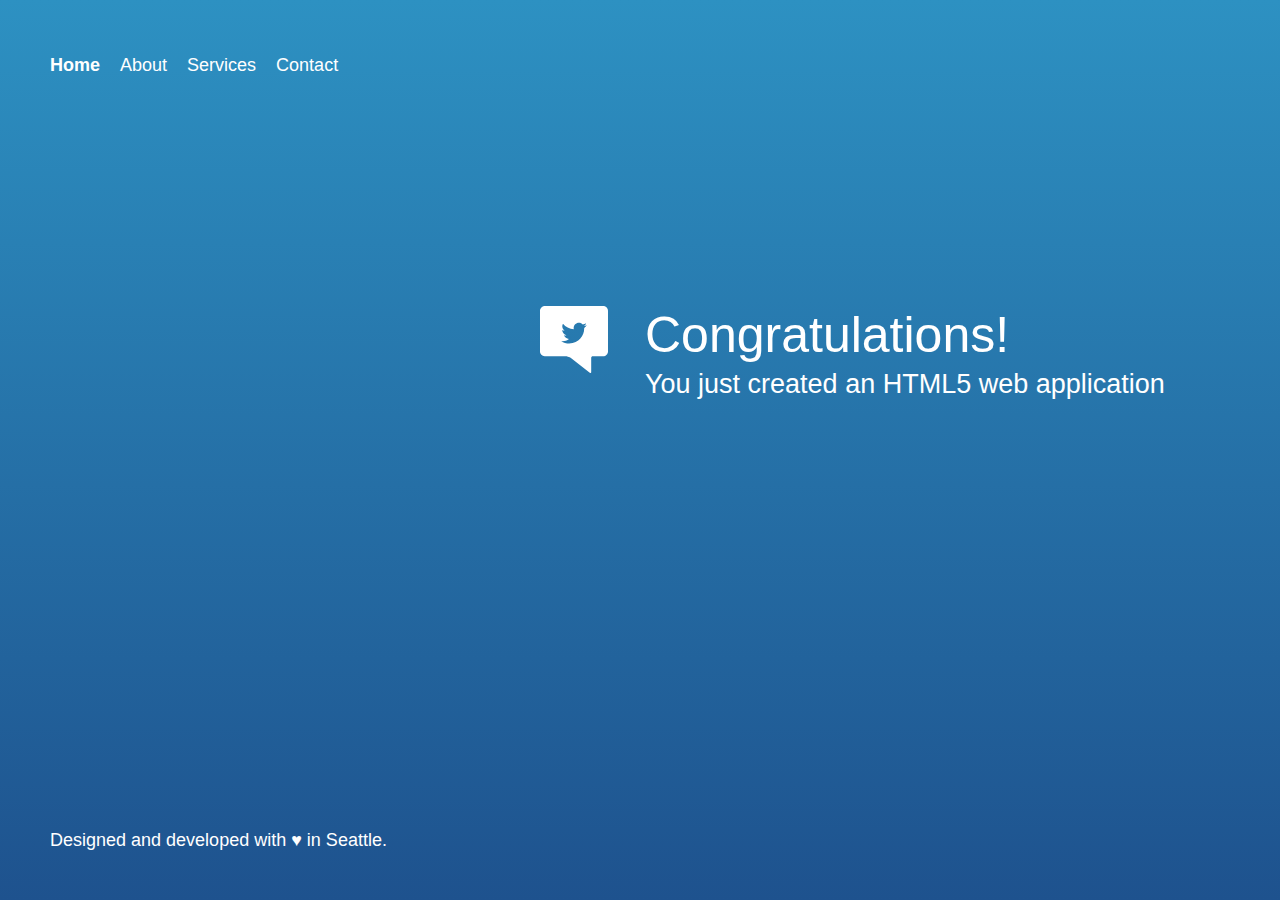
==== webpage/index.html @ eeec4c41 "Initial commit made by AWS during repository creation." ====
<!DOCTYPE html>
<html lang="en">

<head>
    <meta charset="utf-8">
    <title>Example app</title>
    <meta name="description" content="" />
    <link href="css/styles.css" rel="stylesheet">
    <link href="css/gradients.css" rel="stylesheet">
</head>

<body class="">
    <div class="wrapper">
        <div class="graphics">
            <div class="tower">
                <svg version="1.1" id="Layer_1" xmlns="https://www.w3.org/2000/svg" xmlns:xlink="https://www.w3.org/1999/xlink" x="0px" y="0px"
                     viewBox="-11 170 1000 429" enable-background="new -11 170 1000 429" xml:space="preserve">
                    <path class="path" fill="none" stroke="#FFFFFF" stroke-width="2" stroke-miterlimit="10" d="M989,595H712v-35c0,0,4.5-1.8,8-3
                                                                                                  c5.2-1.8,12.5,5.3,22-4c3.4-3.4-0.9-7.8-0.4-10.1c0.7-3.1,4.4-6.8,1.6-11.4c-2.6-4.2-6.9-3.6-8.2-5.5c-1.7-2.3-2.2-6.3-7-9
                                                                                                  c-5.6-3.1-9.9,0.2-13-1c-2.5-0.9-2.3-5-9-5c-4.8,0-7.2,4.8-10,5c-2.3,0.2-4.9-4.5-10-2c-5.5,2.8-4,7.3-6,9c-1.4,1.2-3.1,3.2-6,4.2
                                                                                                  c-2.6,0.9-4.9,3-4,8.8c0.6,3.7,6.8,4.1,7.5,6c1,2.9-6.4,6.2-2.5,12c3,4.5,9,1.6,12,1c1.9-0.4,7.1-0.7,8,0c3.4,2.5,9,5,9,5v35
                                                                                                  l-506-1.5L182.3,444l0.3-0.8v-69.6l-0.2-0.2l12.3-72.3c10.9-2.6,16.5-6.5,16.5-6.5l-5.2-2.9l1.1-5.8l15-3.3l-10.1-3.9l1.2-4.6
                                                                                                  c-15.8-8.3-32.2-11-32.2-11v-3.6l4.1-6.5h-4.9v-4.4h-8.3V244h-1.2l-1.7-31.2l-1-1.3l-1,1.3l-1.7,31.2h-1.2v4.8h-8.3v4.4h-4.9
                                                                                                  l4.1,6.5v3.6c0,0-16.5,2.7-32.2,11l1.2,4.6l-10.1,3.9l15,3.3l1.1,5.8l-5.1,2.9c0,0,5.5,3.9,16.4,6.5l12.3,72.4l-0.1,0.1v69.6
                                                                                                  l0.3,0.8l-14.6,149.4h-1.2H-11"/>
                    <path class="path" fill="none" stroke="#FFFFFF" stroke-width="2" stroke-miterlimit="10" d="M8,393.7c0-13.5,12.1-10.8,15.6-14.7
                                                                                                  c2.8-3.2-1-8.8,9-13.9c7.9-4.1,9.7,1,13.1,0.8c4.5-0.3,3.3-6.7,14.7-6.6c12.7,0.2,11.2,8.4,14.7,10.6c3,1.9,7.9-2.1,13.9,4.1
                                                                                                  c3.8,4,1.3,7.4,2.5,9.8c2.2,4.4,14.7,0.9,14.7,13.9c0,12.2-13.5,8.3-17.2,10.6c-3.6,2.3-4.4,9.3-13.1,11.5c-8,2-9.5-4-13.9-4.1
                                                                                                  c-5-0.1-5.5,8.6-18.8,6.6c-12.3-1.9-12.3-9.1-16.4-12.3C21.9,406.3,8,408.6,8,393.7z"/>
                    <path class="path" fill="none" stroke="#FFFFFF" stroke-width="2" stroke-miterlimit="10" d="M325.1,313.9c-3.9,3-3.9,10-15.7,11.8
                                                                                                  c-12.8,2-13.3-6.4-18-6.3c-4.3,0.1-5.7,5.8-13.3,3.9c-8.4-2.1-9.1-8.8-12.5-11c-3.6-2.3-16.5,1.5-16.5-10.2c0-12.4,12-9.1,14.1-13.3
                                                                                                  c1.1-2.3-1.3-5.6,2.4-9.4c5.8-6,10.4-2.1,13.3-3.9c3.4-2.1,2-10,14.1-10.2c11-0.2,9.9,6,14.1,6.3c3.3,0.2,5-4.7,12.5-0.8
                                                                                                  c9.6,4.9,6,10.3,8.6,13.3c3.3,3.7,14.9,1.2,14.9,14.1C343.1,312.5,329.8,310.3,325.1,313.9z"/>
                    <path class="path" fill="none" stroke="#FFFFFF" stroke-width="2" stroke-miterlimit="10" d="M18.4,229.5c0-13.5,12.1-10.8,15.6-14.7
                                                                                                  c2.8-3.2-1-8.8,9-13.9c7.9-4.1,9.7,1,13.1,0.8c4.5-0.3,3.3-6.7,14.7-6.6c12.7,0.2,11.2,8.4,14.7,10.6c3,1.9,7.9-2.1,13.9,4.1
                                                                                                  c3.8,4,1.3,7.4,2.5,9.8c2.2,4.4,14.7,0.9,14.7,13.9c0,12.2-13.5,8.3-17.2,10.6c-3.6,2.3-4.4,9.3-13.1,11.5c-8,2-9.5-4-13.9-4.1
                                                                                                  c-5-0.1-5.5,8.6-18.8,6.6c-12.3-1.9-12.3-9.1-16.4-12.3C32.2,242.1,18.4,244.4,18.4,229.5z"/>
                    <path class="path" fill="none" stroke="#FFFFFF" stroke-width="2" stroke-miterlimit="10" d="M215.8,398.8c0-13.5,12.1-10.8,15.6-14.7
                                                                                                  c2.8-3.2-1-8.8,9-13.9c7.9-4.1,9.7,1,13.1,0.8c4.5-0.3,3.3-6.7,14.7-6.6c12.7,0.2,11.2,8.4,14.7,10.6c3,1.9,7.9-2.1,13.9,4.1
                                                                                                  c3.8,4,1.3,7.4,2.5,9.8c2.2,4.4,14.7,0.9,14.7,13.9c0,12.2-13.5,8.3-17.2,10.6c-3.6,2.3-4.4,9.3-13.1,11.5c-8,2-9.5-4-13.9-4.1
                                                                                                  c-5-0.1-5.5,8.6-18.8,6.6c-12.3-1.9-12.3-9.1-16.4-12.3C229.7,411.3,215.8,413.6,215.8,398.8z"/>
                </svg>

            </div>
        </div>

        <header>
            <nav class="website-nav">
                <ul>
                    <li><a class="home-link" href="https://aws.amazon.com/">Home</a></li>
                    <li><a href="https://aws.amazon.com/what-is-cloud-computing/">About</a></li>
                    <li><a href="https://aws.amazon.com/solutions/">Services</a></li>
                    <li><a href="https://aws.amazon.com/contact-us/">Contact</a></li>
                </ul>
            </nav>
        </header>

        <div class="message">
            <a class="twitter-link" href="https://twitter.com/home/?status=I%20created%20a%20project%20with%20AWS%20CodeStar!%20%23AWS%20%23AWSCodeStar%20https%3A%2F%2Faws.amazon.com%2Fcodestar"><img src="img/tweet.svg" /></a>
            <div class="text">
                <h1>Congratulations!</h1>
                <h2>You just created an HTML5 web application</h2>
            </div>
        </div>
    </div>

    <footer>
        <p class="footer-contents">Designed and developed with
            <a href="https://aws.amazon.com/careers/devtools-jobs/">♥</a> in Seattle.
        </p>
    </footer>

    <script src="js/set-background.js"></script>
</body>

</html>
---- webpage/css/styles.css ----
* {
  margin: 0;
}

html, body {
  height: 100%;
}

html {
  margin: 0;
  padding: 0;
  font-family: "Helvetica Neue", Roboto, Arial, sans-serif;
  font-size: 62.5%;
  color: white;
  background: linear-gradient(to bottom, #2473ab 0%,#1e528e 70%,#5b7983 100%);
}

body {
  font-size: 1.8rem;
}

h1, h2, h3 {
  font-weight: normal;
}

h1 {
  font-size: 3.5rem;
  margin-bottom: 0.5rem;
}

a {
  color: white;
  text-decoration: none;
}

.wrapper {
  min-height: 100%;
  height: auto !important;
  height: 100%;
  margin: 0 auto -7rem;
  position: relative;
}

footer, .push {
  height: 7rem;
}

footer .footer-contents {
  padding: 0 5rem;
  position: relative;
}

.website-nav {
  position: relative;
  padding: 5rem;
}

.website-nav ul {
  list-style: none;
  margin: 0;
  padding: 0;
}

.website-nav ul li {
  float: left;
  padding: 0.5rem 2rem 0.5rem 0;
  line-height: 21px;
}

.website-nav ul li a {
  color: white;
  text-decoration: none;
}

.home-link {
  font-weight: bold;
}

.message {
  position: relative;
  padding: 0 5rem;
  margin-bottom: 3rem;
  width: auto;
}

.message .twitter-link {
  float: left;
  margin-right: 20px;
}

.message .twitter-link img {
  width: 40px;
  height: 40px;
}

.message .text {
  float: left;
}

.message:after, .website-nav:after {
  content: " ";
  display: table;
  clear: both;
}

.graphics {
  display: none;
  position: absolute;
  bottom: 0;
  left: 0;
  margin-bottom: 0;
}

.graphics .tower svg {
  width: calc(100vw);
  height: calc(90vh);
}

.graphics .cloud {
  top: 30rem;
  position: relative;
}

.page-content {
  padding: 1rem 5rem;
}

.page-content p {
  margin-bottom: 1rem;
}

.path {
  stroke-dasharray: 4000;
  stroke-dashoffset: 4000;
  animation: dash 5s linear forwards;
}

@keyframes dash {
  to {
    stroke-dashoffset: 0;
  }
}

@media (min-height: 500px) and (min-width: 700px) {
  .message {
    padding: 0;
    width: 50%;
    left: calc(50vw - 5rem);
    top: calc(15vh - 5rem);
  }

  .message .text {
    padding-right: 0rem;
  }

  .graphics {
    display: block;
    margin-bottom: 6rem;
  }

  .message .twitter-link img {
    width: 70%;
    height: 70%;
  }

  .page-content {
    padding: 3rem 5rem;
  }

}

@media (min-height: 500px) and (min-width: 1240px) {
  .message {
    left: calc(50vw - 10rem);
    top: calc(25vh - 5rem);
  }

  h1 {
    font-size: 5rem;
  }

  .message .twitter-link img {
    width: 80%;
    height: 80%;
  }
}

@media (min-aspect-ratio: 11/5)  {
  .graphics {
    display: none;
  }
}
---- webpage/css/gradients.css ----
.heaven-0 { background: #00000c; }
.heaven-1 { background: linear-gradient(to bottom, #020111 85%, #191621 100%); }
.heaven-2 { background: linear-gradient(to bottom, #020111 60%, #20202c 100%); }
.heaven-3 { background: linear-gradient(to bottom, #020111 10%, #3a3a52 100%); }
.heaven-4 { background: linear-gradient(to bottom, #20202c 0%, #515175 100%); }
.heaven-5 { background: linear-gradient(to bottom, #40405c 0%, #6f71aa 80%, #8a76ab 100%); }
.heaven-6 { background: linear-gradient(to bottom, #4a4969 0%, #7072ab 50%, #cd82a0 100%); }
.heaven-7 { background: linear-gradient(to bottom, #757abf 0%, #8583be 60%, #eab0d1 100%); }
.heaven-8 { background: linear-gradient(to bottom, #82addb 0%, #ebb2b1 100%); }
.heaven-9 { background: linear-gradient(to bottom, #94c5f8 1%, #a6e6ff 70%, #b1b5ea 100%); }
.heaven-10 { background: linear-gradient(to bottom, #b7eaff 0%, #94dfff 100%); }
.heaven-11 { background: linear-gradient(to bottom, #9be2fe 0%, #67d1fb 100%); }
.heaven-12 { background: linear-gradient(to bottom, #90dffe 0%, #38a3d1 100%); }
.heaven-13 { background: linear-gradient(to bottom, #57c1eb 0%, #246fa8 100%); }
.heaven-14 { background: linear-gradient(to bottom, #2d91c2 0%, #1e528e 100%); }
.heaven-15 { background: linear-gradient(to bottom, #2473ab 0%, #1e528e 70%, #5b7983 100%); }
.heaven-16 { background: linear-gradient(to bottom, #1e528e 0%, #265889 50%, #9da671 100%); }
.heaven-17 { background: linear-gradient(to bottom, #1e528e 0%, #728a7c 50%, #e9ce5d 100%); }
.heaven-18 { background: linear-gradient(to bottom, #154277 0%, #576e71 30%, #e1c45e 70%, #b26339 100%); }
.heaven-19 { background: linear-gradient(to bottom, #163c52 0%, #4f4f47 30%, #c5752d 60%, #b7490f 80%, #2f1107 100%); }
.heaven-20 { background: linear-gradient(to bottom, #071b26 0%, #071b26 30%, #8a3b12 80%, #240e03 100%); }
.heaven-21 { background: linear-gradient(to bottom, #010a10 30%, #59230b 80%, #2f1107 100%); }
.heaven-22 { background: linear-gradient(to bottom, #090401 50%, #4B1d06 100%); }
.heaven-23 { background: linear-gradient(to bottom, #00000c 80%, #150800 100%); }
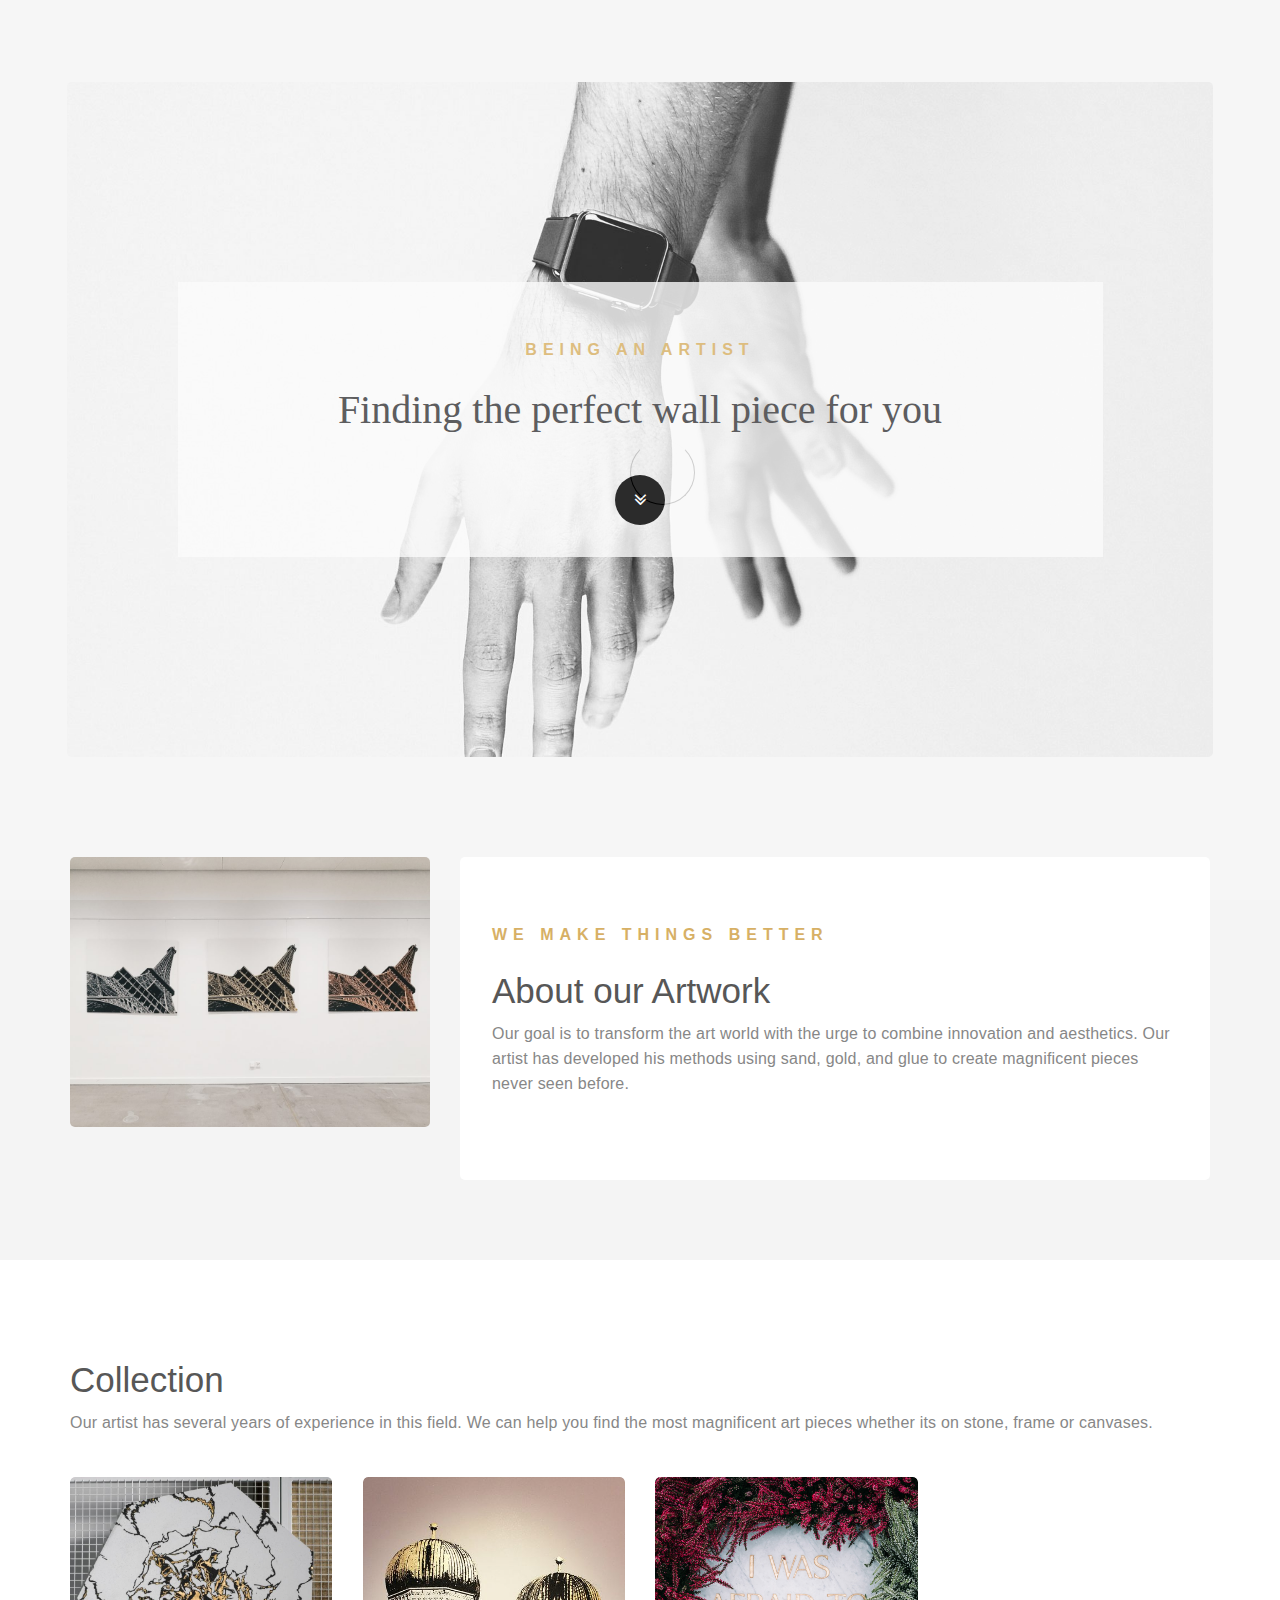
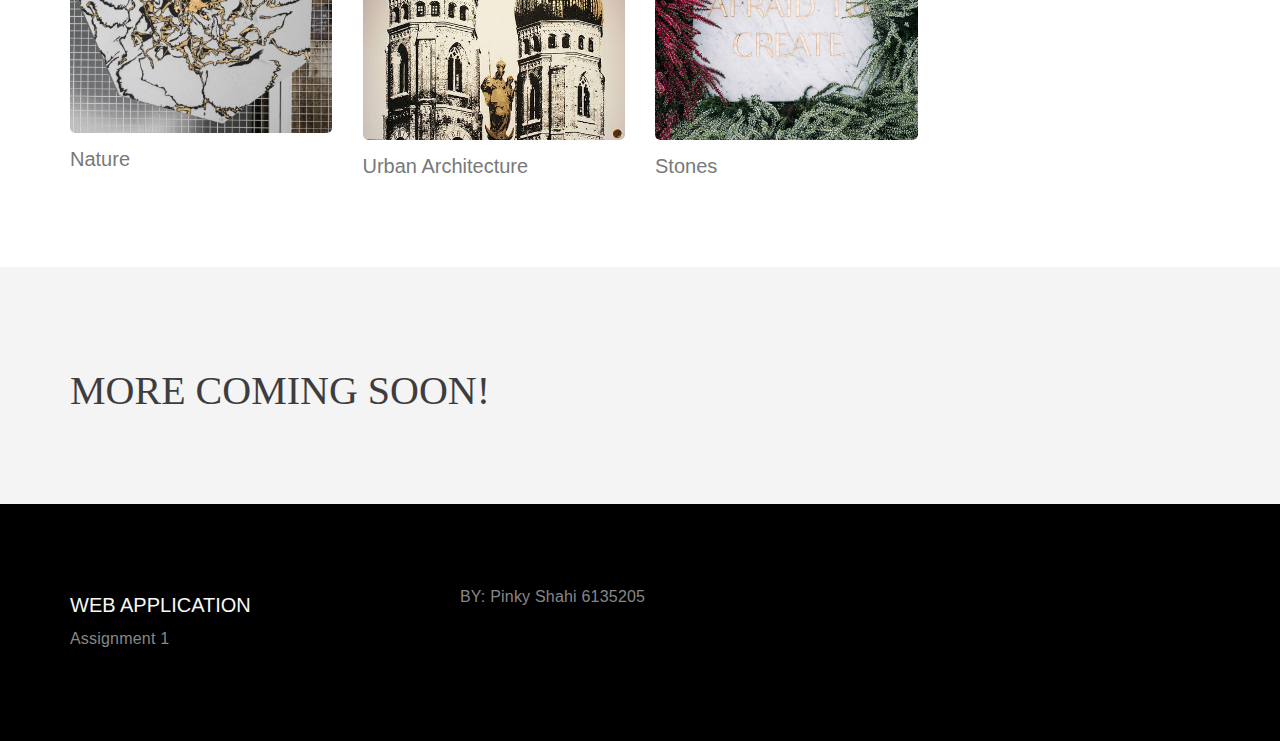
==== commit 2bd2fd77: "Changed files in webpage dir" ====
--- a/webpage/index.html
+++ b/webpage/index.html
@@ -1,76 +1,157 @@
 <!DOCTYPE html>
 <html lang="en">
+<head>
 
-<head>
-    <meta charset="utf-8">
-    <title>Example app</title>
-    <meta name="description" content="" />
-    <link href="css/styles.css" rel="stylesheet">
-    <link href="css/gradients.css" rel="stylesheet">
+<meta charset="UTF-8">
+
+<title>Main</title>
+
+<meta http-equiv="X-UA-Compatible" content="IE=Edge">
+<meta name="description" content="">
+<meta name="keywords" content="">
+<meta name="author" content="main">
+<meta name="viewport" content="width=device-width, initial-scale=1, maximum-scale=1">
+
+<link rel="stylesheet" href="css/bootstrap.min.css">
+<link rel="stylesheet" href="css/font-awesome.min.css">
+
+<!-- Main css -->
+<link rel="stylesheet" href="css/main.css">
+
 </head>
+<body data-spy="scroll" data-target=".navbar-collapse" data-offset="50">
 
-<body class="">
-    <div class="wrapper">
-        <div class="graphics">
-            <div class="tower">
-                <svg version="1.1" id="Layer_1" xmlns="https://www.w3.org/2000/svg" xmlns:xlink="https://www.w3.org/1999/xlink" x="0px" y="0px"
-                     viewBox="-11 170 1000 429" enable-background="new -11 170 1000 429" xml:space="preserve">
-                    <path class="path" fill="none" stroke="#FFFFFF" stroke-width="2" stroke-miterlimit="10" d="M989,595H712v-35c0,0,4.5-1.8,8-3
-                                                                                                  c5.2-1.8,12.5,5.3,22-4c3.4-3.4-0.9-7.8-0.4-10.1c0.7-3.1,4.4-6.8,1.6-11.4c-2.6-4.2-6.9-3.6-8.2-5.5c-1.7-2.3-2.2-6.3-7-9
-                                                                                                  c-5.6-3.1-9.9,0.2-13-1c-2.5-0.9-2.3-5-9-5c-4.8,0-7.2,4.8-10,5c-2.3,0.2-4.9-4.5-10-2c-5.5,2.8-4,7.3-6,9c-1.4,1.2-3.1,3.2-6,4.2
-                                                                                                  c-2.6,0.9-4.9,3-4,8.8c0.6,3.7,6.8,4.1,7.5,6c1,2.9-6.4,6.2-2.5,12c3,4.5,9,1.6,12,1c1.9-0.4,7.1-0.7,8,0c3.4,2.5,9,5,9,5v35
-                                                                                                  l-506-1.5L182.3,444l0.3-0.8v-69.6l-0.2-0.2l12.3-72.3c10.9-2.6,16.5-6.5,16.5-6.5l-5.2-2.9l1.1-5.8l15-3.3l-10.1-3.9l1.2-4.6
-                                                                                                  c-15.8-8.3-32.2-11-32.2-11v-3.6l4.1-6.5h-4.9v-4.4h-8.3V244h-1.2l-1.7-31.2l-1-1.3l-1,1.3l-1.7,31.2h-1.2v4.8h-8.3v4.4h-4.9
-                                                                                                  l4.1,6.5v3.6c0,0-16.5,2.7-32.2,11l1.2,4.6l-10.1,3.9l15,3.3l1.1,5.8l-5.1,2.9c0,0,5.5,3.9,16.4,6.5l12.3,72.4l-0.1,0.1v69.6
-                                                                                                  l0.3,0.8l-14.6,149.4h-1.2H-11"/>
-                    <path class="path" fill="none" stroke="#FFFFFF" stroke-width="2" stroke-miterlimit="10" d="M8,393.7c0-13.5,12.1-10.8,15.6-14.7
-                                                                                                  c2.8-3.2-1-8.8,9-13.9c7.9-4.1,9.7,1,13.1,0.8c4.5-0.3,3.3-6.7,14.7-6.6c12.7,0.2,11.2,8.4,14.7,10.6c3,1.9,7.9-2.1,13.9,4.1
-                                                                                                  c3.8,4,1.3,7.4,2.5,9.8c2.2,4.4,14.7,0.9,14.7,13.9c0,12.2-13.5,8.3-17.2,10.6c-3.6,2.3-4.4,9.3-13.1,11.5c-8,2-9.5-4-13.9-4.1
-                                                                                                  c-5-0.1-5.5,8.6-18.8,6.6c-12.3-1.9-12.3-9.1-16.4-12.3C21.9,406.3,8,408.6,8,393.7z"/>
-                    <path class="path" fill="none" stroke="#FFFFFF" stroke-width="2" stroke-miterlimit="10" d="M325.1,313.9c-3.9,3-3.9,10-15.7,11.8
-                                                                                                  c-12.8,2-13.3-6.4-18-6.3c-4.3,0.1-5.7,5.8-13.3,3.9c-8.4-2.1-9.1-8.8-12.5-11c-3.6-2.3-16.5,1.5-16.5-10.2c0-12.4,12-9.1,14.1-13.3
-                                                                                                  c1.1-2.3-1.3-5.6,2.4-9.4c5.8-6,10.4-2.1,13.3-3.9c3.4-2.1,2-10,14.1-10.2c11-0.2,9.9,6,14.1,6.3c3.3,0.2,5-4.7,12.5-0.8
-                                                                                                  c9.6,4.9,6,10.3,8.6,13.3c3.3,3.7,14.9,1.2,14.9,14.1C343.1,312.5,329.8,310.3,325.1,313.9z"/>
-                    <path class="path" fill="none" stroke="#FFFFFF" stroke-width="2" stroke-miterlimit="10" d="M18.4,229.5c0-13.5,12.1-10.8,15.6-14.7
-                                                                                                  c2.8-3.2-1-8.8,9-13.9c7.9-4.1,9.7,1,13.1,0.8c4.5-0.3,3.3-6.7,14.7-6.6c12.7,0.2,11.2,8.4,14.7,10.6c3,1.9,7.9-2.1,13.9,4.1
-                                                                                                  c3.8,4,1.3,7.4,2.5,9.8c2.2,4.4,14.7,0.9,14.7,13.9c0,12.2-13.5,8.3-17.2,10.6c-3.6,2.3-4.4,9.3-13.1,11.5c-8,2-9.5-4-13.9-4.1
-                                                                                                  c-5-0.1-5.5,8.6-18.8,6.6c-12.3-1.9-12.3-9.1-16.4-12.3C32.2,242.1,18.4,244.4,18.4,229.5z"/>
-                    <path class="path" fill="none" stroke="#FFFFFF" stroke-width="2" stroke-miterlimit="10" d="M215.8,398.8c0-13.5,12.1-10.8,15.6-14.7
-                                                                                                  c2.8-3.2-1-8.8,9-13.9c7.9-4.1,9.7,1,13.1,0.8c4.5-0.3,3.3-6.7,14.7-6.6c12.7,0.2,11.2,8.4,14.7,10.6c3,1.9,7.9-2.1,13.9,4.1
-                                                                                                  c3.8,4,1.3,7.4,2.5,9.8c2.2,4.4,14.7,0.9,14.7,13.9c0,12.2-13.5,8.3-17.2,10.6c-3.6,2.3-4.4,9.3-13.1,11.5c-8,2-9.5-4-13.9-4.1
-                                                                                                  c-5-0.1-5.5,8.6-18.8,6.6c-12.3-1.9-12.3-9.1-16.4-12.3C229.7,411.3,215.8,413.6,215.8,398.8z"/>
-                </svg>
+<!-- PRE LOADER -->
+<div class="preloader">
+     <div class="spinner">
+          <span class="spinner-rotate"></span>
+     </div>
+</div> 
 
-            </div>
-        </div>
+<!-- HOME SECTION -->
+<div class="container">
+     <div class="row">
+          <section id="home" class="parallax-section">
 
-        <header>
-            <nav class="website-nav">
-                <ul>
-                    <li><a class="home-link" href="https://aws.amazon.com/">Home</a></li>
-                    <li><a href="https://aws.amazon.com/what-is-cloud-computing/">About</a></li>
-                    <li><a href="https://aws.amazon.com/solutions/">Services</a></li>
-                    <li><a href="https://aws.amazon.com/contact-us/">Contact</a></li>
-                </ul>
-            </nav>
-        </header>
+               <div class="col-md-offset-1 col-md-10 col-sm-12">
+                    <div class="home-wrapper">
+                         <h3>Being an artist</h3>
+                         <h1>Finding the perfect wall piece for you </h1>
+                         <a href="#about" class="arrow-btn"><i class="fa fa-angle-double-down"></i></a>
+                    </div>
+               </div>
+          </section>
+     </div>
+</div>
 
-        <div class="message">
-            <a class="twitter-link" href="https://twitter.com/home/?status=I%20created%20a%20project%20with%20AWS%20CodeStar!%20%23AWS%20%23AWSCodeStar%20https%3A%2F%2Faws.amazon.com%2Fcodestar"><img src="img/tweet.svg" /></a>
-            <div class="text">
-                <h1>Congratulations!</h1>
-                <h2>You just created an HTML5 web application</h2>
-            </div>
-        </div>
-    </div>
 
-    <footer>
-        <p class="footer-contents">Designed and developed with
-            <a href="https://aws.amazon.com/careers/devtools-jobs/">♥</a> in Seattle.
-        </p>
-    </footer>
+<!-- ABOUT SECTION -->
+<section id="about" class="parallax-section">
+     <div class="container">
+          <div class="row">
 
-    <script src="js/set-background.js"></script>
+               <div class="col-md-4 col-sm-8">
+                    <img src="images/about-image.jpg" class="img-responsive" alt="about image">
+               </div>
+
+               <div class="col-md-8 col-sm-12">
+                    <div class="about-thumb">
+                         <div class="section-title">
+                              <h3>we make things better</h3>
+                              <h2>About our Artwork</h2>
+                              <p>Our goal is to transform the art world with the urge to combine innovation and aesthetics. Our artist has developed his methods using sand, gold, and glue to create magnificent pieces never seen before. </p>
+                         </div>
+                    </div>
+               </div>
+
+          </div>
+     </div>
+</section>
+
+
+<!-- WORK SECTION -->
+<section id="work" class="parallax-section">
+     <div class="container">
+          <div class="row">
+
+               <div class="col-md-12 col-sm-12">
+                    <!-- SECTION TITLE -->
+                    <div class="section-title">
+                         <h2>Collection</h2>
+                         <p>Our artist has several years of experience in this field. We can help you find the most magnificent art pieces whether its on stone, frame or canvases.</p>
+                    </div>
+               </div>
+
+               <div class="col-md-3 col-sm-6 ">
+                    <!-- WORK THUMB -->
+                    <div class="work-thumb">
+                         <a href="nature.html">
+                              <img src="images/work-1.jpg" class="img-responsive" alt="Nature Art">
+                         </a>
+                    </div>
+                    <h4>Nature</h4>
+               </div>
+
+               <div class="col-md-3 col-sm-6">
+                    <!-- WORK THUMB -->
+                    <div class="work-thumb">
+                         <a href="arch.html">
+                              <img src="images/work-2.jpg" class="img-responsive" alt="Urban Architecture">
+                         </a>
+                    </div>
+                    <h4>Urban Architecture</h4>
+               </div>
+
+               <div class="col-md-3 col-sm-6">
+                    <!-- WORK THUMB -->
+                    <div class="work-thumb">
+                         <a href="stone.html">
+                              <img src="images/work-3.jpg" class="img-responsive" alt="Stone Art">
+                         </a>
+                    </div>
+                    <h4>Stones</h4>
+               </div>
+          </div>
+     </div>
+</section>
+
+
+<!-- MORE SECTION -->
+<section id="more" class="parallax-section">
+     <div class="container">
+          <div class="row">
+
+               <div class="col-md-12 col-sm-12">
+                    <!-- SECTION TITLE -->
+                    <h1>MORE COMING SOON!</h1>
+               </div>
+          </div>
+     </div>
+</section>
+
+
+<!-- FOOTER SECTION -->
+<footer id="footer" class="parallax-section">
+    <div class="container">
+        <div class="row">
+
+               <div class="col-md-4 col-sm-4">
+                    <h4>WEB APPLICATION</h4>
+                    <p>Assignment 1</p>
+               </div>
+
+               <div class="col-md-6 col-sm-6">
+                    <p class="copyright-text"> BY: Pinky Shahi 6135205</p>
+               </div>
+          </div>
+     </div>
+</footer>
+
+<!-- SCRIPTS -->
+<script src="js/jquery.js"></script>
+<script src="js/bootstrap.min.js"></script>
+<script src="js/jquery.parallax.js"></script>
+<script src="js/custom.js"></script>
+
 </body>
-
-</html>
+</html>--- a/webpage/css/main.css
+++ b/webpage/css/main.css
@@ -0,0 +1,312 @@
+body {
+    background: #f4f4f4;
+    font-family: 'Nunito Sans', sans-serif;
+    font-style: normal;
+    font-weight: 300;
+    overflow-x: hidden;
+}
+
+html, body {
+  width: 100%;
+  height: 100%;
+}
+
+
+
+/*---------------------------------------
+  Typorgraphy              
+-----------------------------------------*/
+
+h1,h2,h3,h4,h5,h6 {
+  font-style: normal;
+  font-weight: 300;
+  letter-spacing: 0px;
+}
+
+h1 {
+  color: #3d3d3f;
+  font-family: 'Playfair Display', serif;
+  font-size: 40px;
+  line-height: normal;
+}
+
+h2 {
+  color: #575757;
+  font-size: 35px;
+  line-height: normal;
+}
+
+h3 {
+  color: #d7b065;
+  font-size: 16px;
+  font-weight: bold;
+  line-height: 32px;
+  letter-spacing: 6px;
+  text-transform: uppercase;
+}
+
+h4 {
+  color: #797979;
+  font-size: 20px;
+  font-weight: 400;
+}
+
+p {
+  color: #878787;
+  font-size: 16px;
+  font-weight: 300;
+  line-height: 25px;
+  letter-spacing: 0.2px;
+}
+
+strong, span {
+  color: #878787;
+  font-weight: normal;
+}
+
+
+
+/*---------------------------------------
+  Buttons               
+-----------------------------------------*/
+
+.arrow-btn i {
+  background: #000000;
+  border-radius: 50%;
+  color: #ffffff;
+  font-size: 20px;
+  width: 50px;
+  height: 50px;
+  line-height: 50px;
+  text-align: center;
+  margin-top: 32px;
+  -webkit-transition: 0.5s;
+  transition: 0.5s;
+}
+
+.arrow-btn i:hover {
+  background: #d7b065;
+}
+
+/*---------------------------------------
+  General               
+-----------------------------------------*/
+
+html{
+  -webkit-font-smoothing: antialiased;
+}
+
+a {
+  color: #575757;
+  -webkit-transition: 0.5s;
+  transition: 0.5s;
+  text-decoration: none !important;
+}
+
+a:hover, a:active, a:focus {
+  color: #000000;
+  outline: none;
+}
+
+* {
+  -webkit-box-sizing: border-box;
+  box-sizing: border-box;
+}
+
+*:before,
+*:after {
+  -webkit-box-sizing: border-box;
+  box-sizing: border-box;
+}
+
+.section-title {
+  margin: 0;
+  padding-bottom: 32px;
+}
+
+
+.parallax-section {
+  background-attachment: fixed !important;
+  background-size: cover !important;
+}
+
+#about, #work,
+#more, footer {
+  position: relative;
+  padding-top: 80px;
+  padding-bottom: 80px;
+}
+
+
+/*---------------------------------------
+  Pre loader section              
+-----------------------------------------*/
+
+.preloader {
+  position: fixed;
+  top: 0;
+  left: 0;
+  width: 100%;
+  height: 100%;
+  z-index: 99999;
+  display: flex;
+  flex-flow: row nowrap;
+  justify-content: center;
+  align-items: center;
+  background: none repeat scroll 0 0 #ffffff;
+}
+
+.spinner {
+  border: 1px solid transparent;
+  border-radius: 5px;
+  position: relative;
+}
+
+.spinner:before {
+  content: '';
+  box-sizing: border-box;
+  position: absolute;
+  top: 50%;
+  left: 50%;
+  width: 65px;
+  height: 65px;
+  margin-top: -10px;
+  margin-left: -10px;
+  border-radius: 50%;
+  border: 1px solid #000000;
+  border-top-color: #f9f9f9;
+  animation: spinner .9s linear infinite;
+}
+
+@-webkit-@keyframes spinner {
+  to {transform: rotate(360deg);}
+}
+
+@keyframes spinner {
+  to {transform: rotate(360deg);}
+}
+
+
+/*---------------------------------------
+  Home section              
+-----------------------------------------*/
+
+#home {
+  background: url('../images/home-bg.jpg') 50% 0 repeat-y fixed;
+  background-size: cover;
+  background-position: center center;
+  border-radius: 5px;
+  display: -webkit-box;
+  display: -webkit-flex;
+  display: -ms-flexbox;
+  display: flex;
+  -webkit-box-align: center;
+  -webkit-align-items: center;
+  -ms-flex-align: center;
+   align-items: center;
+  height: 75vh;
+  text-align: center;
+  position: relative;
+  margin: 82px 12px 0 12px;
+}
+
+.home-wrapper {
+  background: rgba(250,250,250,0.8);
+  padding: 32px 12px;
+}
+
+
+/*---------------------------------------
+  About section              
+-----------------------------------------*/
+
+#about {
+  padding-top: 100px;
+}
+
+#about .col-md-4 img {
+  border-radius: 5px;
+  margin-bottom: 28px;
+}
+
+#about .col-md-4 a {
+  background: #e8e8e8;
+  border-radius: 8px;
+  color: #000000;
+  padding: 6px 12px;
+  display: inline-block;
+  margin-bottom: 40px;
+}
+
+#about .col-md-4 a:hover {
+  background: #000000;
+  color: #ffffff;
+}
+
+#about .about-thumb {
+  background: #ffffff;
+  border-radius: 5px;
+  padding: 42px 32px;
+}
+
+
+/*---------------------------------------
+  Work section              
+-----------------------------------------*/
+
+#work {
+  background: #ffffff;
+}
+
+#work .work-thumb {
+  border-radius: 5px;
+  margin-bottom: 15px;
+  padding: 0;
+  overflow: hidden;
+  position: relative;
+  top: 0;
+}
+
+#work .work-thumb:hover {
+  background: #ffffff;
+  box-shadow: 0px 16px 22px 0px rgba(90, 91, 95, 0.3);
+  top: -5px;
+}
+
+#work .work-thumb img {
+  border-radius: 5px;
+}
+
+/*---------------------------------------
+  More section              
+-----------------------------------------*/
+
+#more .form-control {
+  border: none;
+  border-bottom: 1px solid #f0f0f0;
+  border-radius: 5px;
+  box-shadow: none;
+  font-size: 18px;
+  margin-top: 10px;
+  margin-bottom: 10px;
+}
+
+/*---------------------------------------
+  Footer section              
+-----------------------------------------*/
+
+footer {
+  background: #000000;
+}
+
+footer h4 {
+  color: #f9f9f9;
+}
+
+footer a {
+  color: #aaa;
+}
+
+
+
+
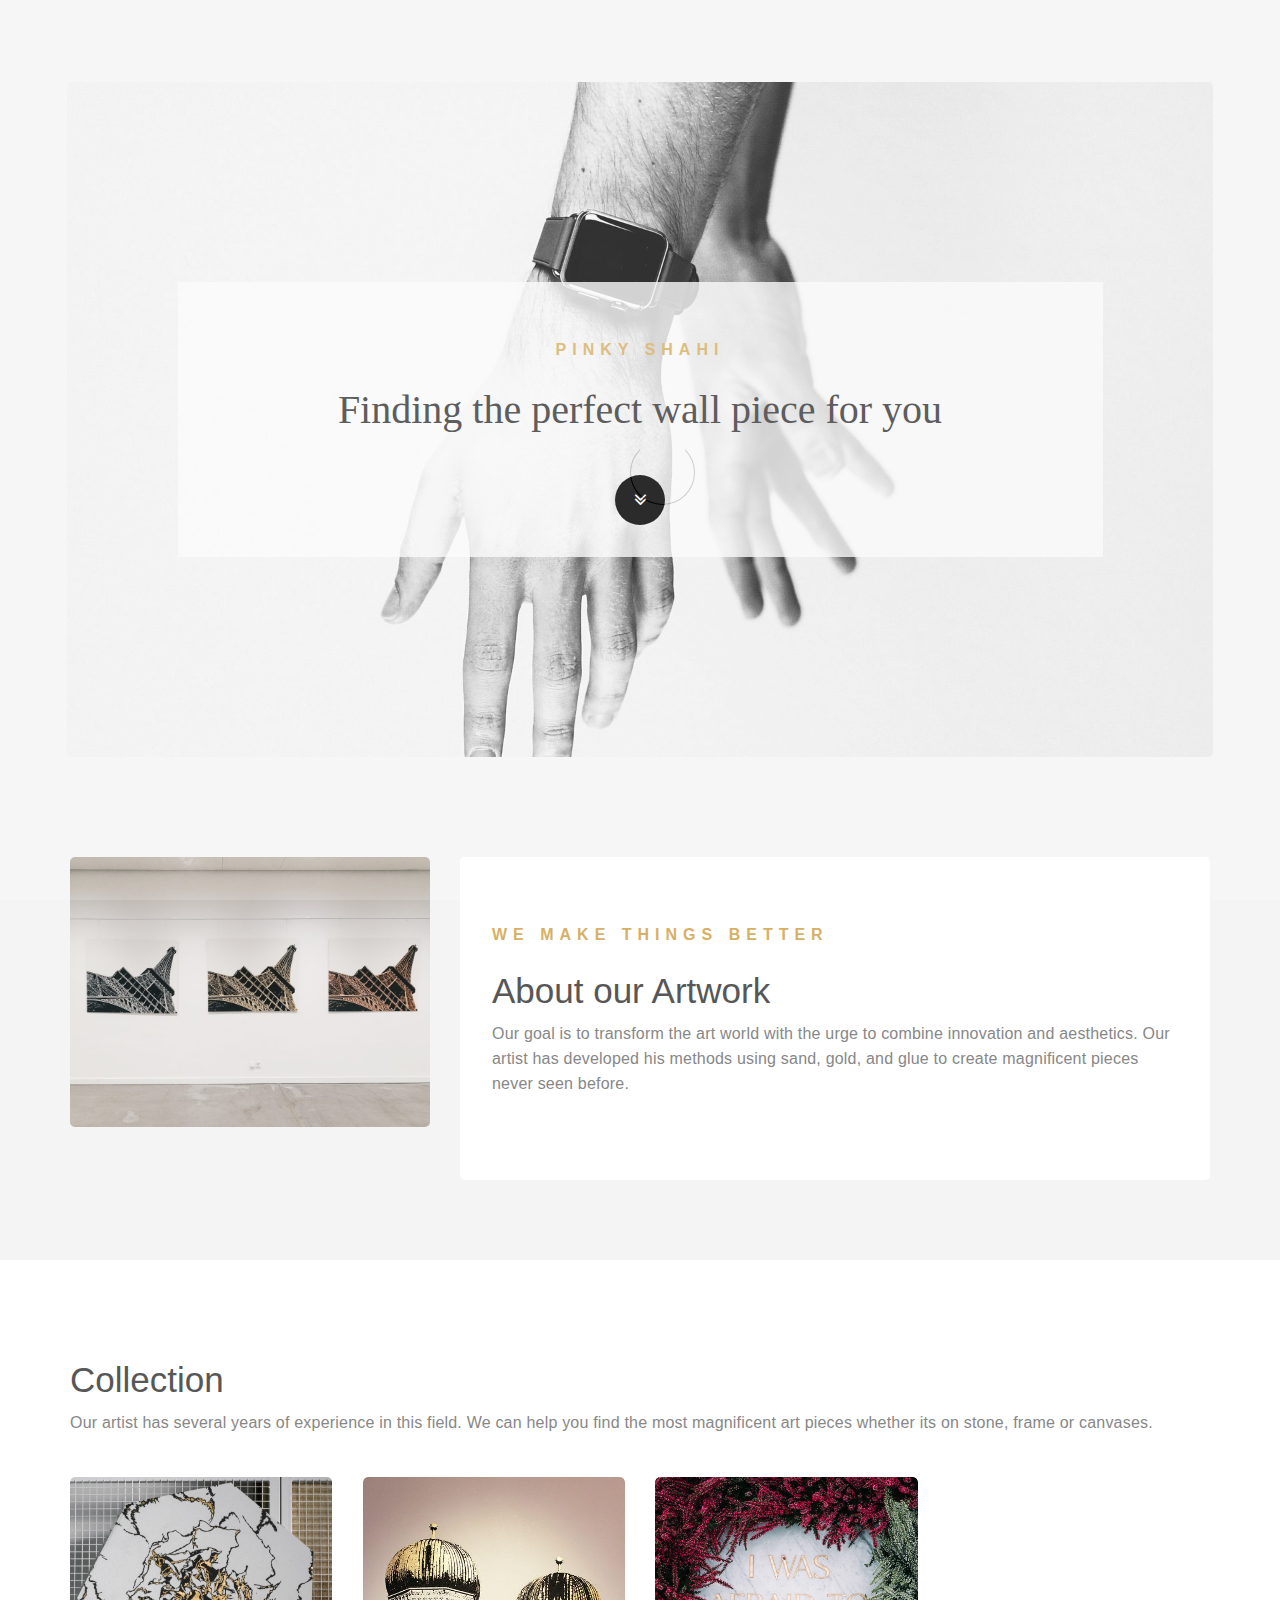
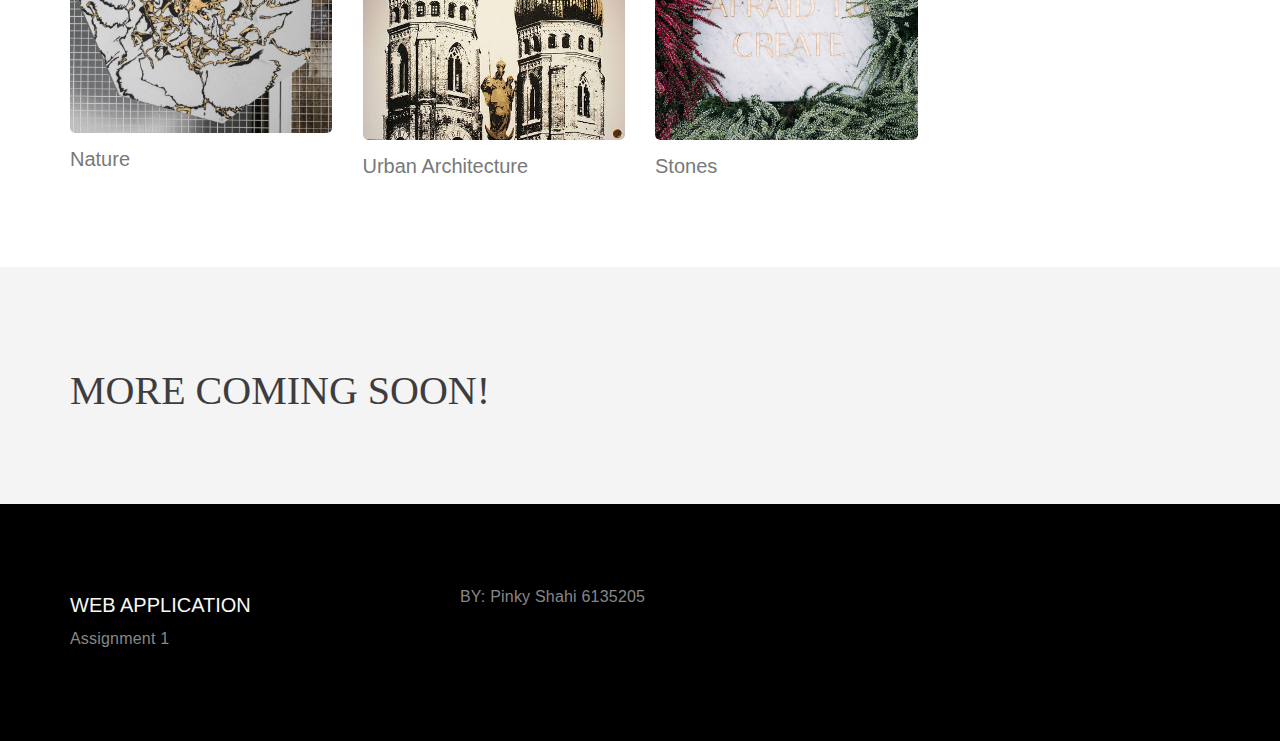
==== commit 76cbb9c6: "Changed name" ====
--- a/webpage/index.html
+++ b/webpage/index.html
@@ -35,7 +35,7 @@
 
                <div class="col-md-offset-1 col-md-10 col-sm-12">
                     <div class="home-wrapper">
-                         <h3>Being an artist</h3>
+                         <h3>Pinky Shahi</h3>
                          <h1>Finding the perfect wall piece for you </h1>
                          <a href="#about" class="arrow-btn"><i class="fa fa-angle-double-down"></i></a>
                     </div>
